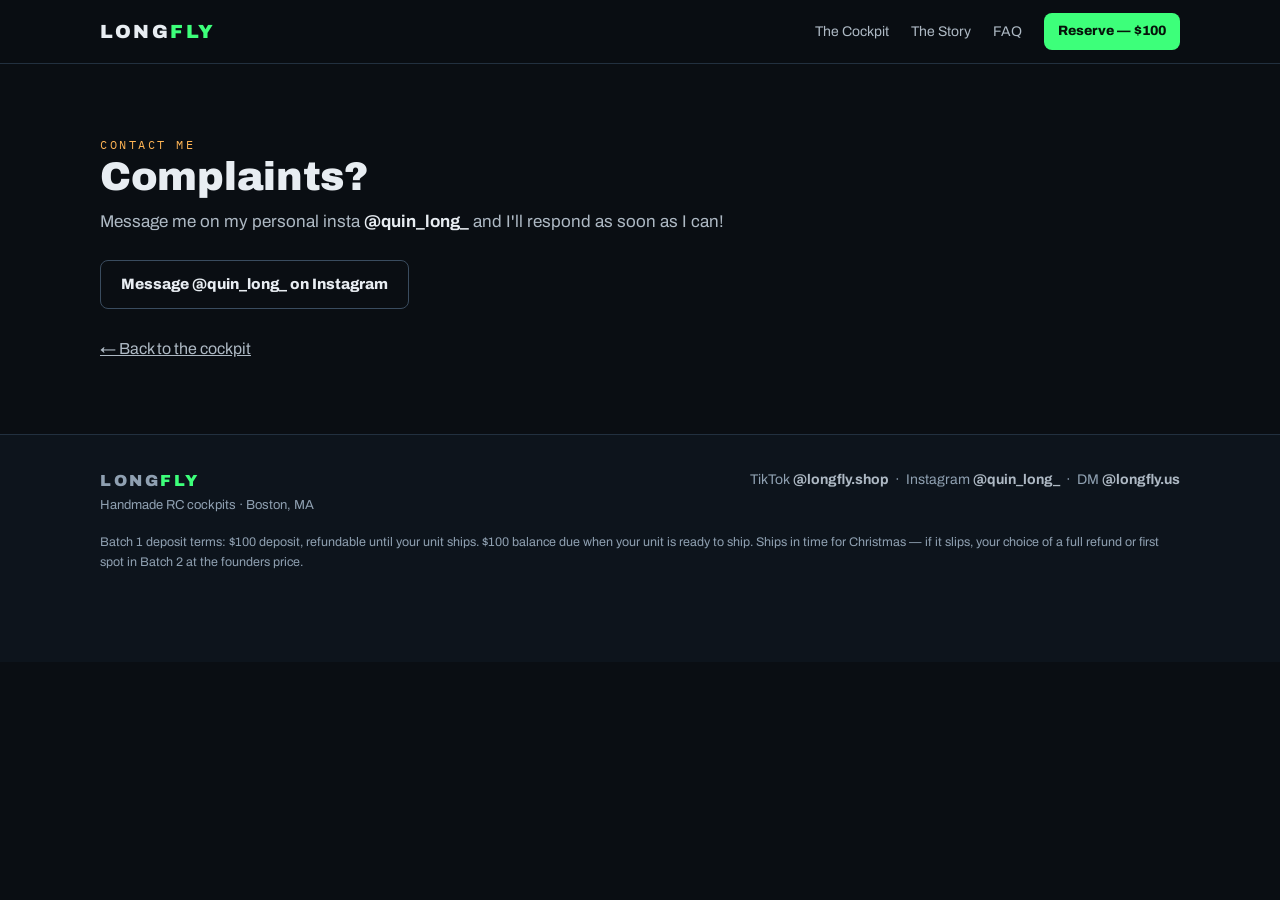
==== contact/index.html @ 7c6ff67b "FAQ as dropdowns, contact moved to its own page, real F-16 cockpit photo for the closing banner" ====
<!DOCTYPE html>
<html lang="en">
<head>
<meta charset="utf-8">
<meta name="viewport" content="width=device-width, initial-scale=1">
<title>Contact — Longfly</title>
<meta name="description" content="Contact Longfly — message Quinlong about the handmade F-16 RC cockpit.">
<link rel="preconnect" href="https://fonts.googleapis.com">
<link href="https://fonts.googleapis.com/css2?family=Archivo:wght@500;700;800;900&family=IBM+Plex+Mono:wght@400;600&display=swap" rel="stylesheet">
<style>
  :root{
    --bg:#0a0e13; --panel:#0d141c; --panel2:#111922; --line:#22303f;
    --green:#3dff7a; --amber:#ffb454; --text:#e8edf2; --muted:#aeb9c4; --dim:#8fa0b1;
  }
  *{margin:0;padding:0;box-sizing:border-box}
  html{scroll-behavior:smooth}
  body{background:var(--bg);color:var(--text);font-family:"Archivo","Helvetica Neue",Arial,sans-serif;line-height:1.55;-webkit-font-smoothing:antialiased}
  .mono{font-family:"IBM Plex Mono",ui-monospace,monospace}
  .wrap{max-width:1120px;margin:0 auto;padding:0 20px}
  a{color:inherit}
  /* ── nav ─────────────────────────── */
  header{position:sticky;top:0;z-index:50;background:rgba(10,14,19,.88);backdrop-filter:blur(10px);border-bottom:1px solid var(--line)}
  .nav{display:flex;justify-content:space-between;align-items:center;padding:13px 20px}
  .logo{font-weight:900;letter-spacing:2.5px;font-size:19px;text-decoration:none}
  .logo span{color:var(--green)}
  .nav nav{display:flex;gap:22px;align-items:center;font-size:14px;color:var(--muted)}
  .nav nav a{text-decoration:none}
  .nav nav a:hover{color:var(--text)}
  .btn{display:inline-block;font-weight:800;font-size:15px;padding:12px 20px;border-radius:8px;text-decoration:none;cursor:pointer;border:none;text-align:center}
  .btn-p{background:var(--green);color:#06130a}
  .btn-p:hover{filter:brightness(1.08)}
  .btn-s{border:1px solid #3a4c5f;color:var(--text);background:transparent}
  .btn-s:hover{border-color:var(--dim)}
  .btn-sm{padding:8px 14px;font-size:13.5px}
  /* ── hero ────────────────────────── */
  .hero{position:relative;min-height:88vh;display:flex;align-items:flex-end;background:#000}
  .hero img.bg{position:absolute;inset:0;width:100%;height:100%;object-fit:cover;opacity:.92}
  .hero .shade{position:absolute;inset:0;background:linear-gradient(180deg,rgba(10,14,19,.42) 0%,rgba(10,14,19,.15) 30%,rgba(10,14,19,.7) 55%,rgba(10,14,19,.96) 88%)}
  section.has-bg{position:relative;overflow:hidden}
  section.has-bg .sec-bg{position:absolute;inset:0;width:100%;height:100%;object-fit:cover;opacity:.5}
  section.has-bg::before{content:"";position:absolute;inset:0;z-index:1;background:linear-gradient(180deg,rgba(10,14,19,.55) 0%,rgba(10,14,19,.78) 45%,rgba(10,14,19,.95) 100%)}
  section.has-bg > .wrap{position:relative;z-index:2}
  .hero .inner{position:relative;padding:110px 20px 44px;width:100%}
  .kicker{font-family:"IBM Plex Mono",monospace;color:var(--amber);letter-spacing:2.5px;font-size:12px;text-transform:uppercase}
  h1{font-size:clamp(38px,6vw,64px);line-height:1.05;font-weight:900;margin:10px 0 14px;letter-spacing:-.5px}
  h1 .g, h2 .g{color:var(--green)}
  .sub{color:#cdd7e0;font-size:clamp(16px,2vw,19px);max-width:640px}
  .cta-row{display:flex;gap:12px;margin-top:24px;flex-wrap:wrap}
  .micro{margin-top:16px;font-size:11.5px;color:var(--dim);font-family:"IBM Plex Mono",monospace;letter-spacing:.3px}
  /* ── stats ───────────────────────── */
  .stats{border-top:1px solid var(--line);border-bottom:1px solid var(--line);background:var(--panel)}
  .stats .wrap{display:flex}
  .stat{flex:1;padding:20px 18px;border-right:1px solid var(--line)}
  .stat:last-child{border-right:none}
  .stat .n{font-size:30px;font-weight:900}
  .stat .l{font-size:11px;color:var(--dim);text-transform:uppercase;letter-spacing:1.2px;margin-top:3px}
  /* ── sections ────────────────────── */
  section{padding:72px 0}
  #reception{padding:38px 0}
  h2{font-size:clamp(28px,4vw,40px);font-weight:900;line-height:1.12;letter-spacing:-.3px}
  .lede{color:var(--muted);font-size:17px;margin-top:10px;max-width:720px}
  .cards{display:grid;grid-template-columns:1fr 1fr;gap:18px;margin-top:30px}
  .cards3{grid-template-columns:repeat(3,1fr)}
  .card{border:1px solid #263646;border-radius:12px;padding:22px;background:var(--panel)}
  .card.hot{border:1.5px solid var(--green);background:linear-gradient(180deg,#0d1a12,var(--panel))}
  .tag{display:inline-block;font-family:"IBM Plex Mono",monospace;font-size:11px;letter-spacing:1.5px;padding:4px 10px;border-radius:20px;background:#1b2836;color:var(--muted);text-transform:uppercase}
  .tag.hot{background:var(--green);color:#06130a;font-weight:600}
  .card h3{font-size:20px;font-weight:800;margin:12px 0 4px}
  .card p,.card li{font-size:15px;color:var(--muted)}
  .card ul{list-style:none;margin-top:12px}
  .card li{padding-left:18px;position:relative;margin-bottom:6px}
  .card li:before{content:"▸";position:absolute;left:0;color:var(--green)}
  .price{font-size:38px;font-weight:900;margin:6px 0}
  .price s{color:#67788a;font-size:22px;font-weight:600}
  .price small{font-size:14px;color:var(--dim);font-weight:600}
  .bar{height:8px;background:#1b2836;border-radius:6px;margin-top:16px;overflow:hidden}
  .bar i{display:block;height:100%;background:var(--green);width:0%}
  .bar-note{font-size:12px;color:var(--dim);margin-top:7px;font-family:"IBM Plex Mono",monospace}
  .fineprint{margin-top:22px;font-size:14.5px;color:var(--dim);border-top:1px dashed #263646;padding-top:16px;max-width:820px}
  /* ── forms ───────────────────────── */
  label{display:block;font-size:12.5px;color:var(--dim);font-family:"IBM Plex Mono",monospace;letter-spacing:.6px;text-transform:uppercase;margin:14px 0 5px}
  input{width:100%;background:#070b10;border:1px solid #2c3e50;border-radius:7px;color:var(--text);font-size:15px;padding:11px 12px;font-family:inherit}
  input:focus{outline:none;border-color:var(--green)}
  .form-ok{display:none;margin-top:14px;border:1px solid var(--green);background:#0d1a12;color:var(--text);border-radius:8px;padding:12px 14px;font-size:14.5px}
  /* ── product ─────────────────────── */
  /* ── V1 prototype video ─────────────── */
  .action{position:relative;overflow:hidden;border-bottom:1px solid var(--line);background:radial-gradient(60% 90% at 22% 50%,rgba(61,255,122,.07),transparent 70%),var(--bg)}
  .action-grid{display:grid;grid-template-columns:auto auto minmax(0,1fr);gap:40px;align-items:center}
  .action-media{margin:0;width:340px;max-width:100%}
  .model-stack{display:flex;flex-direction:column;gap:18px;width:420px;max-width:100%}
  .model-media{margin:0}
  .action-frame img{display:block;width:100%;border-radius:11px}
  .media-cap{margin-top:10px;text-align:center;font-family:"IBM Plex Mono",monospace;font-size:12px;letter-spacing:.6px;color:var(--dim)}
  .action-frame{position:relative;border-radius:16px;padding:6px;background:linear-gradient(160deg,#1a2735,#0d141c);border:1px solid #2b3d50;box-shadow:0 30px 80px rgba(0,0,0,.55),0 0 60px rgba(61,255,122,.10)}
  .action-frame video{display:block;width:100%;aspect-ratio:9/16;object-fit:cover;border-radius:11px;background:#000}
  .hud{position:absolute;width:22px;height:22px;border:2px solid var(--green);opacity:.8;pointer-events:none}
  .hud.tl{top:-6px;left:-6px;border-right:0;border-bottom:0;border-radius:6px 0 0 0}
  .hud.tr{top:-6px;right:-6px;border-left:0;border-bottom:0;border-radius:0 6px 0 0}
  .hud.bl{bottom:-6px;left:-6px;border-right:0;border-top:0;border-radius:0 0 0 6px}
  .hud.br{bottom:-6px;right:-6px;border-left:0;border-top:0;border-radius:0 0 6px 0}
  @media (max-width:1150px){.action-grid{grid-template-columns:1fr;gap:28px;justify-items:center}.action-copy{justify-self:stretch}}
  .example{border-bottom:1px solid var(--line)}
  .example-media{margin:28px 0 0;max-width:900px}
  .example-media video{aspect-ratio:16/9 !important}
  .example-cap{margin-top:12px;font-size:12.5px;color:var(--dim)}
  /* ── real photos ─────────────── */
  .real-photo{margin:0 auto;max-width:460px}
  .real-photo img{display:block;width:100%;height:auto;border-radius:12px;border:1px solid var(--line)}
  .real-photo.real-wide{max-width:none}
  .real-photo.real-wide img{max-height:620px;object-fit:cover}
  .real-photo figcaption{margin-top:10px;font-size:13.5px;color:var(--muted);text-align:center}
  .real-photo.real-wide figcaption{text-align:left}
  /* ── reception (comment screenshots) ─────────────── */
  .quotes{display:grid;grid-template-columns:1fr;gap:18px;margin-top:16px}
  .quote{margin:0;display:flex;flex-direction:column}
  .quote img{display:block;width:100%;height:auto;background:#fff;border-radius:14px;padding:8px 10px;border:1px solid var(--line);box-shadow:0 10px 30px rgba(0,0,0,.35)}
  .quote-src{order:-1;margin-bottom:8px;font-family:"IBM Plex Mono",monospace;font-size:11.5px;letter-spacing:1.5px;text-transform:uppercase;color:var(--green)}
  .quote figcaption{margin-top:8px;font-size:14px;color:var(--text);line-height:1.45}
  @media (min-width:761px){.quotes{grid-template-columns:1fr 1fr .72fr;gap:14px 16px;align-items:start}.quote img{width:auto;max-width:100%;padding:8px 10px}.quote figcaption{display:none}.quote-meme{grid-column:3;grid-row:1/span 2}.quote-meme img{width:100%}}
  /* ── trust line under Reserve ─────────────── */
  .trust-line{margin-top:12px;font-size:13.5px;line-height:1.5;color:var(--text)}
  .full-img{width:100%;height:min(58vh,520px);object-fit:cover;border-radius:12px;display:block}
  .chips{display:flex;gap:8px;flex-wrap:wrap;margin-top:22px}
  /* ── faq ─────────────────────────── */
  .faq{max-width:820px;margin-top:26px;border-bottom:1px solid var(--line)}
  .faq details{border-top:1px solid var(--line)}
  .faq summary{cursor:pointer;list-style:none;display:flex;justify-content:space-between;align-items:center;gap:16px;padding:17px 2px;font-size:16.5px;font-weight:700;color:var(--text)}
  .faq summary::-webkit-details-marker{display:none}
  .faq summary::after{content:"+";font-family:"IBM Plex Mono",monospace;font-size:21px;font-weight:400;color:var(--green);flex:none;line-height:1}
  .faq details[open ] summary::after{content:"–"}
  .faq details p{font-size:16px;line-height:1.55;margin:0 0 18px;color:var(--muted)}
  /* ── footer / sticky bar ─────────── */
  footer{border-top:1px solid var(--line);padding:34px 0 90px;color:var(--dim);font-size:14px;background:var(--panel)}
  footer .row{display:flex;justify-content:space-between;gap:16px;flex-wrap:wrap}
  #stickybar{position:fixed;left:0;right:0;bottom:0;z-index:60;background:var(--green);color:#06130a;font-weight:800;text-align:center;padding:13px;font-size:15.5px;text-decoration:none;display:none}
  @media (max-width:760px){
    .cards,.cards3{grid-template-columns:1fr}
    .nav nav a:not(.btn){display:none}
    .stats .wrap{flex-direction:column}
    .stat{border-right:none;border-bottom:1px solid var(--line)}
    .stat:last-child{border-bottom:none}
    section{padding:52px 0}
  }
</style>
</head>
<body>

<header>
  <div class="wrap nav">
    <a class="logo" href="../">LONG<span>FLY</span></a>
    <nav>
      <a href="../#cockpit">The Cockpit</a>
      <a href="../#story">The Story</a>
      <a href="../#faq">FAQ</a>
      <a class="btn btn-p btn-sm" href="../#reserve">Reserve — $100</a>
    </nav>
  </div>
</header>

<!-- ══════════ CONTACT ══════════ -->
<section id="contact" data-section="contact">
  <div class="wrap">
    <div class="kicker">Contact me</div>
    <h2>Complaints?</h2>
    <p class="lede">Message me on my personal insta <b style="color:var(--text);">@quin_long_</b> and I'll respond as soon as I can!</p>
    <div class="cta-row"><a class="btn btn-s" href="https://www.instagram.com/quin_long_/" target="_blank" rel="noopener">Message @quin_long_ on Instagram</a></div>
    <p style="margin-top:28px;"><a href="../" style="color:var(--muted);">&larr; Back to the cockpit</a></p>
  </div>
</section>

<footer>
  <div class="wrap">
    <div class="row">
      <div><span class="logo" style="font-size:16px;">LONG<span>FLY</span></span><br>
      <span style="font-size:13px;">Handmade RC cockpits · Boston, MA</span></div>
      <div>TikTok <b style="color:var(--muted);">@longfly.shop</b> &nbsp;·&nbsp; Instagram <b style="color:var(--muted);">@quin_long_</b> &nbsp;·&nbsp; DM <b style="color:var(--muted);">@longfly.us</b></div>
    </div>
    <p style="margin-top:18px;font-size:12.5px;">Batch 1 deposit terms: $100 deposit, refundable until your unit ships. $100 balance due when your unit is ready to ship. Ships in time for Christmas — if it slips, your choice of a full refund or first spot in Batch 2 at the founders price.</p>
  </div>
</footer>

<!-- Longfly: PostHog analytics (same project as every earlier version of the site) -->
<script src="../assets/js/analytics.js"></script>
</body>
</html>
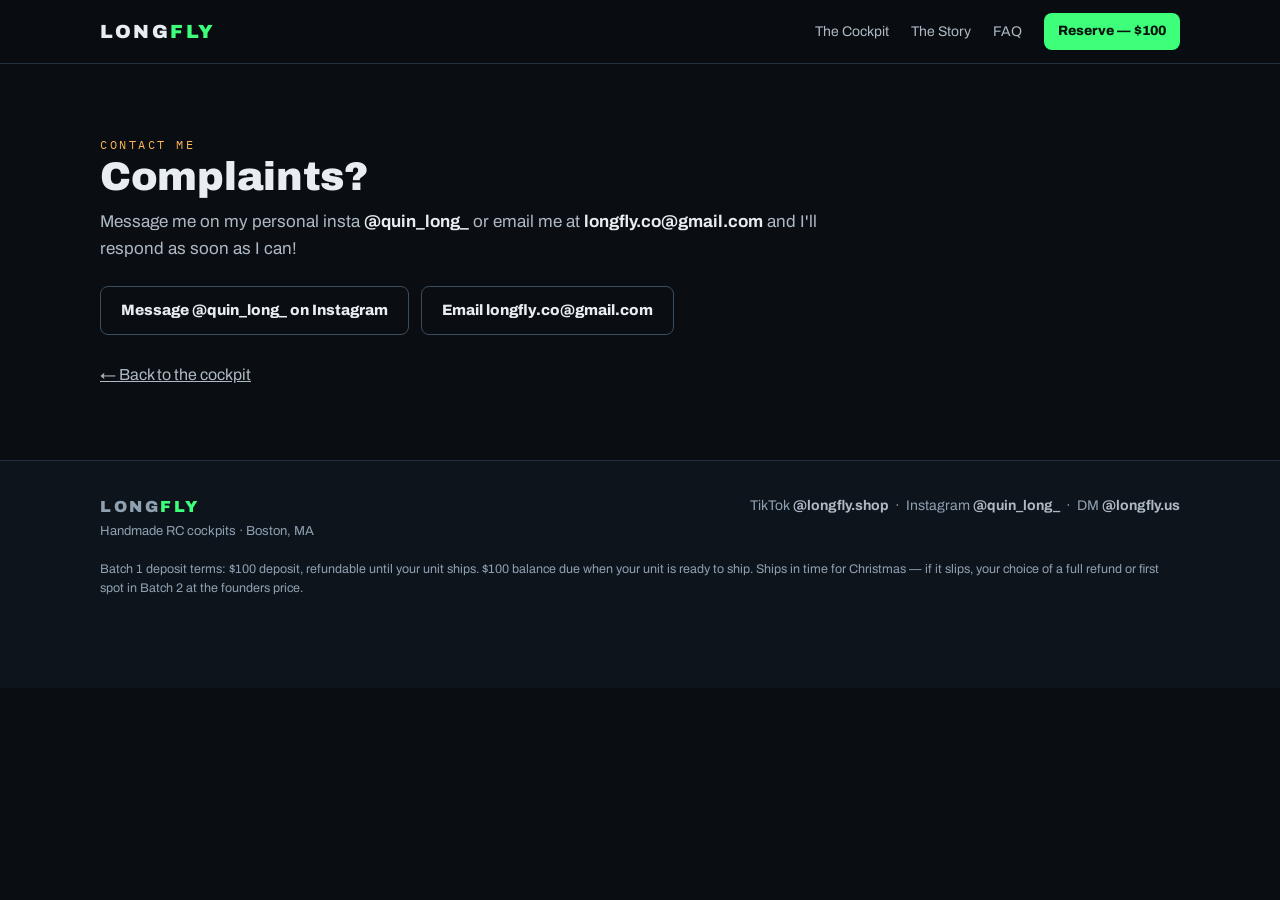
==== commit fc0261d3: "Contact page: add longfly.co@gmail.com email option alongside Instagram DM" ====
--- a/contact/index.html
+++ b/contact/index.html
@@ -162,8 +162,8 @@
   <div class="wrap">
     <div class="kicker">Contact me</div>
     <h2>Complaints?</h2>
-    <p class="lede">Message me on my personal insta <b style="color:var(--text);">@quin_long_</b> and I'll respond as soon as I can!</p>
-    <div class="cta-row"><a class="btn btn-s" href="https://www.instagram.com/quin_long_/" target="_blank" rel="noopener">Message @quin_long_ on Instagram</a></div>
+    <p class="lede">Message me on my personal insta <b style="color:var(--text);">@quin_long_</b> or email me at <b style="color:var(--text);">longfly.co@gmail.com</b> and I'll respond as soon as I can!</p>
+    <div class="cta-row"><a class="btn btn-s" href="https://www.instagram.com/quin_long_/" target="_blank" rel="noopener">Message @quin_long_ on Instagram</a><a class="btn btn-s" href="mailto:longfly.co@gmail.com">Email longfly.co@gmail.com</a></div>
     <p style="margin-top:28px;"><a href="../" style="color:var(--muted);">&larr; Back to the cockpit</a></p>
   </div>
 </section>
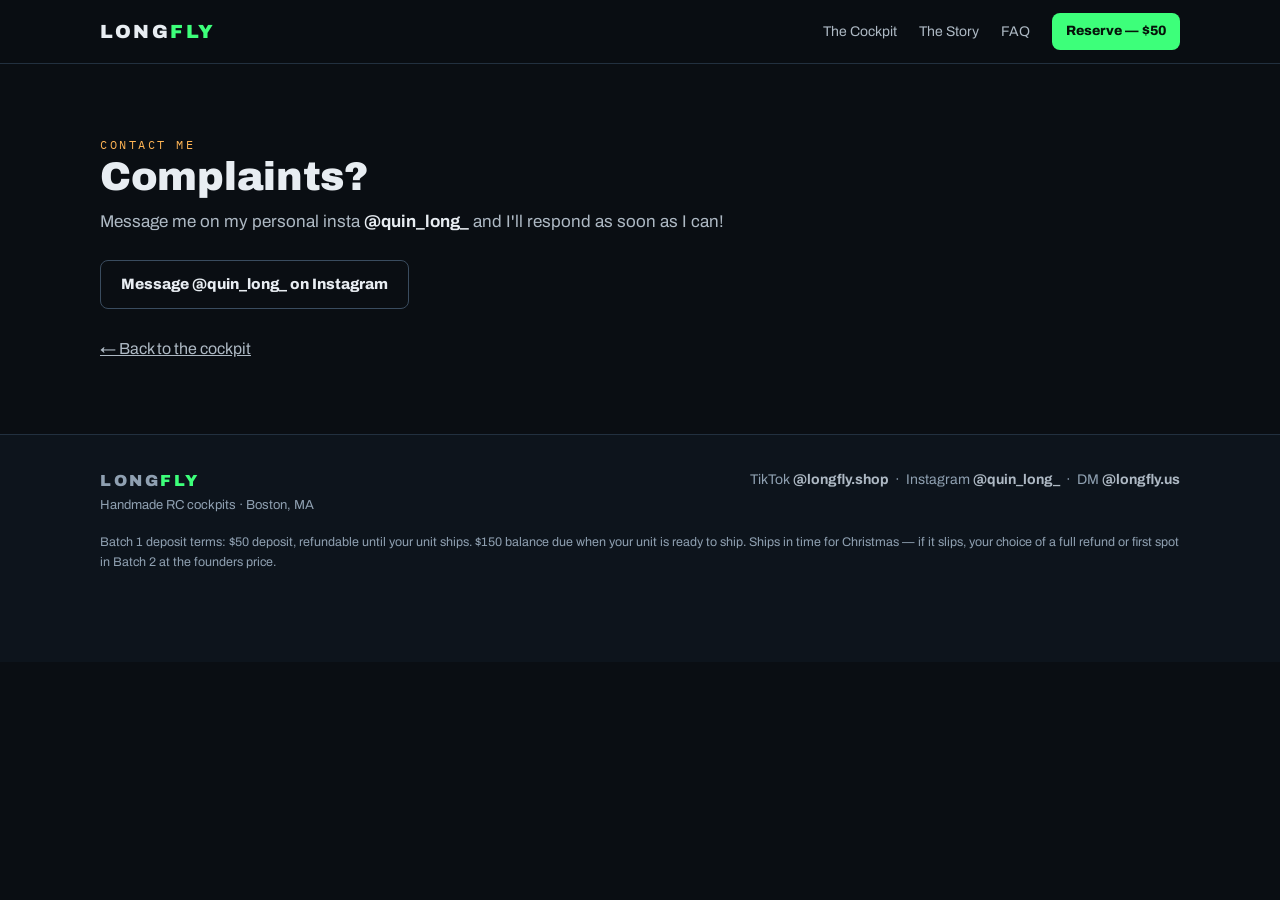
==== commit 8600d02b: "Deposit lowered to $50 (balance $150 at ship) — new Stripe link and all copy updated" ====
--- a/contact/index.html
+++ b/contact/index.html
@@ -152,7 +152,7 @@
       <a href="../#cockpit">The Cockpit</a>
       <a href="../#story">The Story</a>
       <a href="../#faq">FAQ</a>
-      <a class="btn btn-p btn-sm" href="../#reserve">Reserve — $100</a>
+      <a class="btn btn-p btn-sm" href="../#reserve">Reserve — $50</a>
     </nav>
   </div>
 </header>
@@ -162,8 +162,8 @@
   <div class="wrap">
     <div class="kicker">Contact me</div>
     <h2>Complaints?</h2>
-    <p class="lede">Message me on my personal insta <b style="color:var(--text);">@quin_long_</b> or email me at <b style="color:var(--text);">longfly.co@gmail.com</b> and I'll respond as soon as I can!</p>
-    <div class="cta-row"><a class="btn btn-s" href="https://www.instagram.com/quin_long_/" target="_blank" rel="noopener">Message @quin_long_ on Instagram</a><a class="btn btn-s" href="mailto:longfly.co@gmail.com">Email longfly.co@gmail.com</a></div>
+    <p class="lede">Message me on my personal insta <b style="color:var(--text);">@quin_long_</b> and I'll respond as soon as I can!</p>
+    <div class="cta-row"><a class="btn btn-s" href="https://www.instagram.com/quin_long_/" target="_blank" rel="noopener">Message @quin_long_ on Instagram</a></div>
     <p style="margin-top:28px;"><a href="../" style="color:var(--muted);">&larr; Back to the cockpit</a></p>
   </div>
 </section>
@@ -175,7 +175,7 @@
       <span style="font-size:13px;">Handmade RC cockpits · Boston, MA</span></div>
       <div>TikTok <b style="color:var(--muted);">@longfly.shop</b> &nbsp;·&nbsp; Instagram <b style="color:var(--muted);">@quin_long_</b> &nbsp;·&nbsp; DM <b style="color:var(--muted);">@longfly.us</b></div>
     </div>
-    <p style="margin-top:18px;font-size:12.5px;">Batch 1 deposit terms: $100 deposit, refundable until your unit ships. $100 balance due when your unit is ready to ship. Ships in time for Christmas — if it slips, your choice of a full refund or first spot in Batch 2 at the founders price.</p>
+    <p style="margin-top:18px;font-size:12.5px;">Batch 1 deposit terms: $50 deposit, refundable until your unit ships. $150 balance due when your unit is ready to ship. Ships in time for Christmas — if it slips, your choice of a full refund or first spot in Batch 2 at the founders price.</p>
   </div>
 </footer>
 
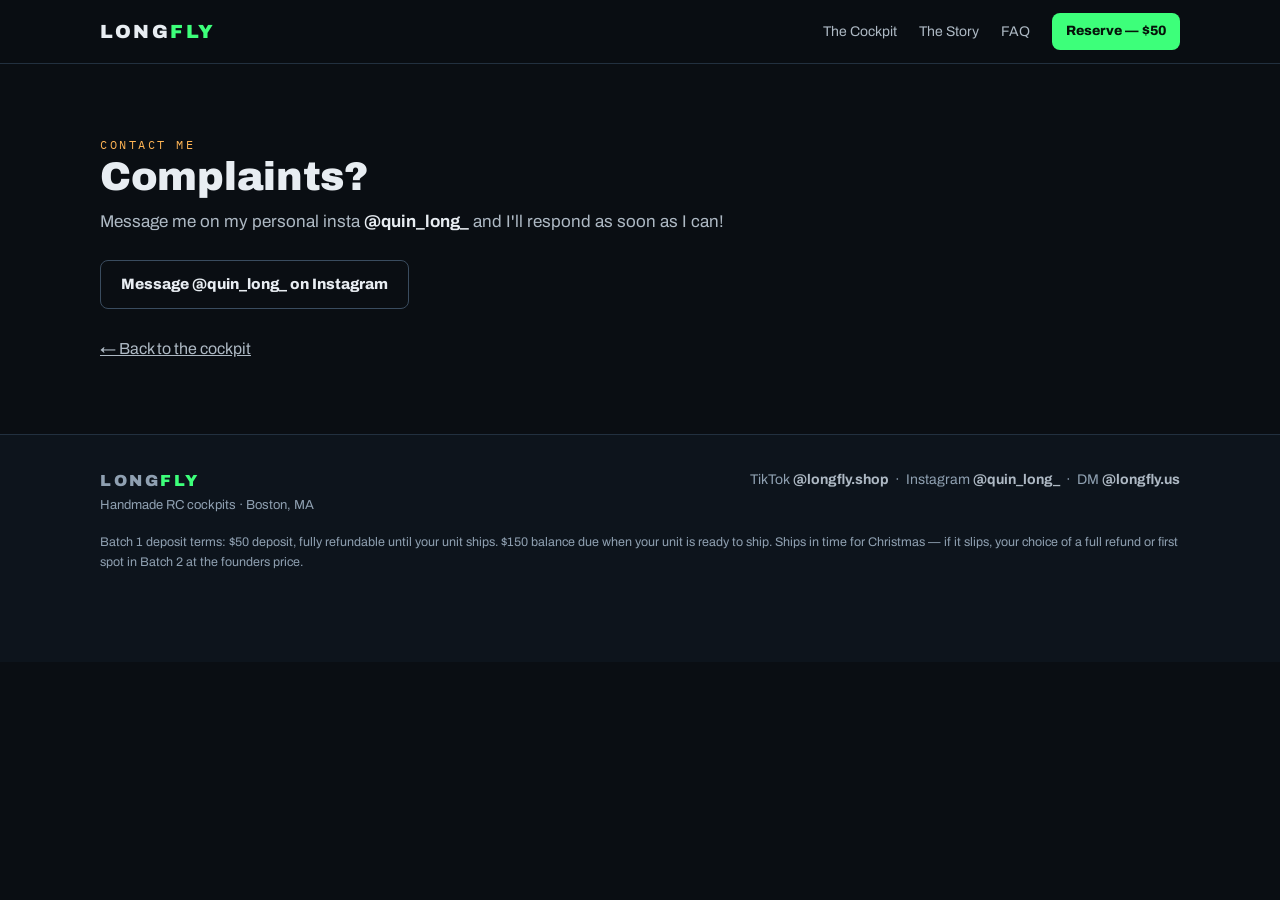
==== commit 835a959e: "Deposit copy: fully refundable made explicit everywhere (100% banners, pricing, FAQ, footer, contact" ====
--- a/contact/index.html
+++ b/contact/index.html
@@ -175,7 +175,7 @@
       <span style="font-size:13px;">Handmade RC cockpits · Boston, MA</span></div>
       <div>TikTok <b style="color:var(--muted);">@longfly.shop</b> &nbsp;·&nbsp; Instagram <b style="color:var(--muted);">@quin_long_</b> &nbsp;·&nbsp; DM <b style="color:var(--muted);">@longfly.us</b></div>
     </div>
-    <p style="margin-top:18px;font-size:12.5px;">Batch 1 deposit terms: $50 deposit, refundable until your unit ships. $150 balance due when your unit is ready to ship. Ships in time for Christmas — if it slips, your choice of a full refund or first spot in Batch 2 at the founders price.</p>
+    <p style="margin-top:18px;font-size:12.5px;">Batch 1 deposit terms: $50 deposit, fully refundable until your unit ships. $150 balance due when your unit is ready to ship. Ships in time for Christmas — if it slips, your choice of a full refund or first spot in Batch 2 at the founders price.</p>
   </div>
 </footer>
 
